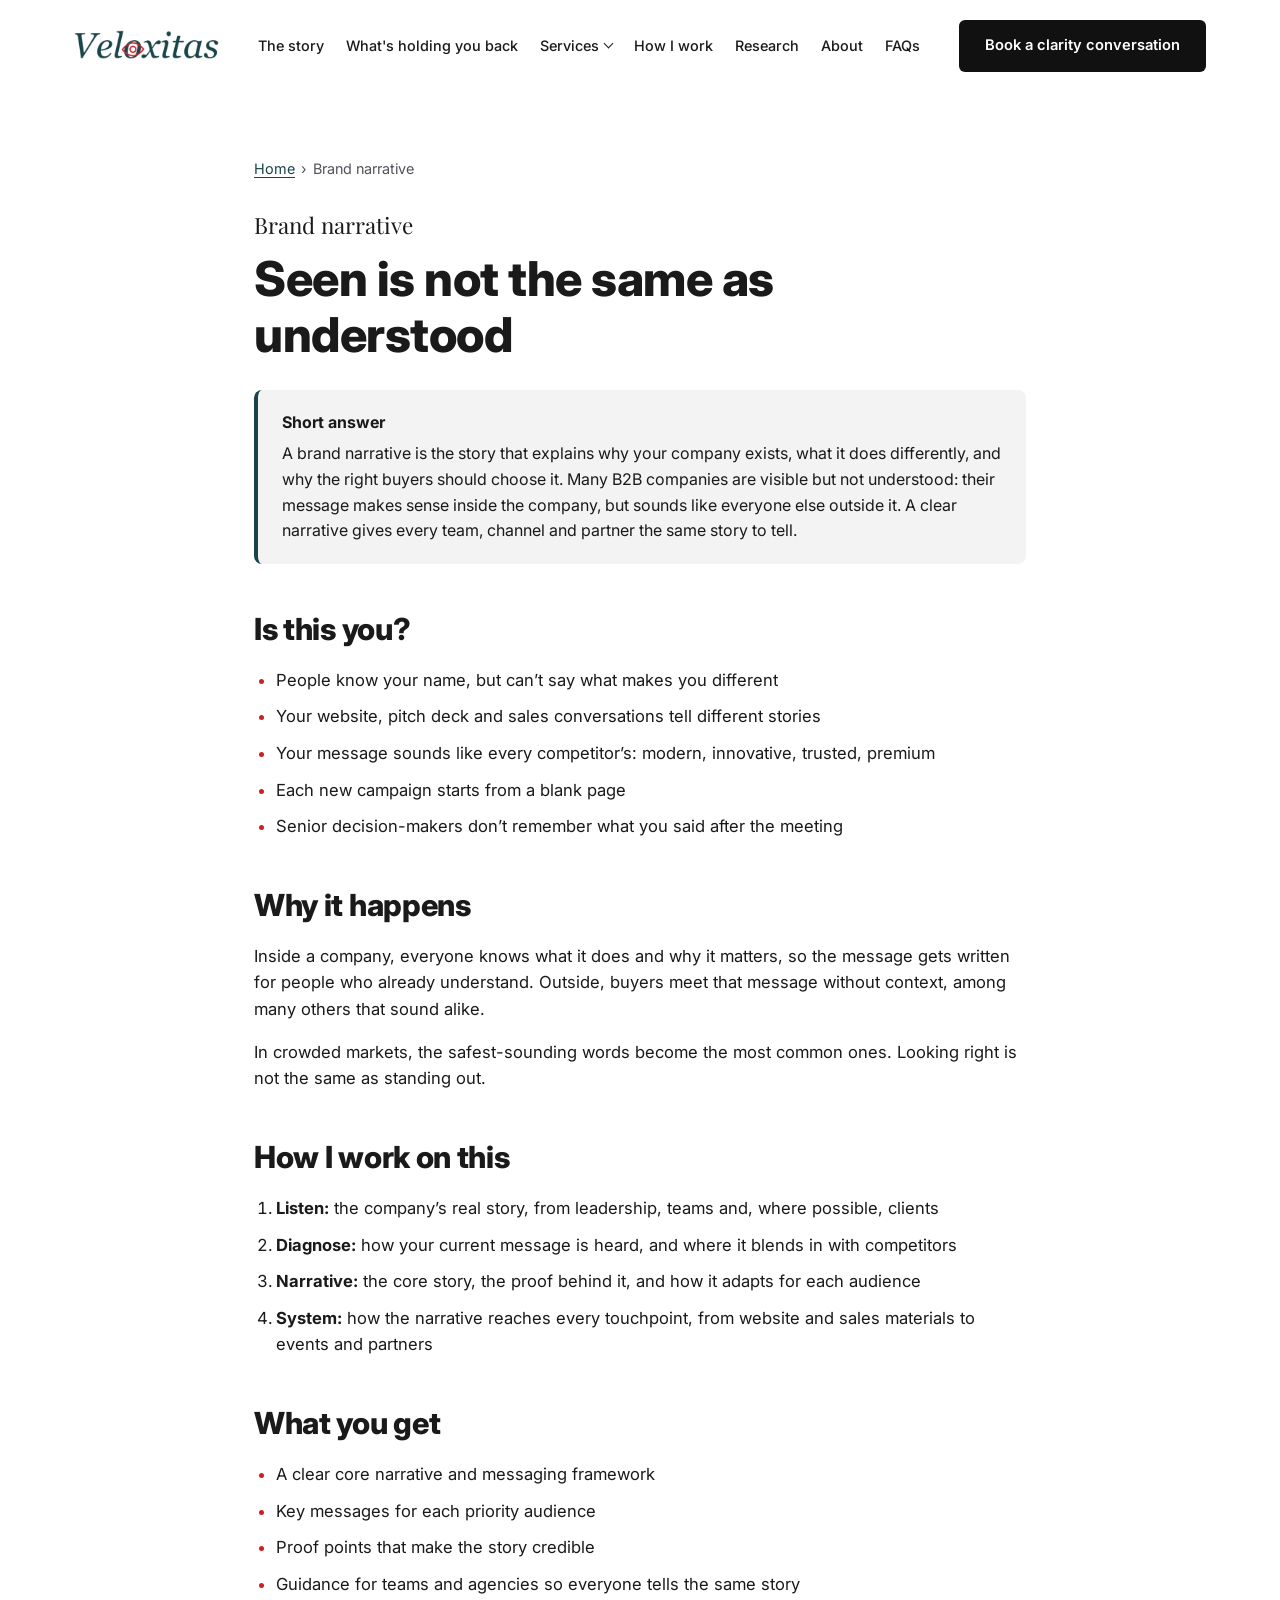
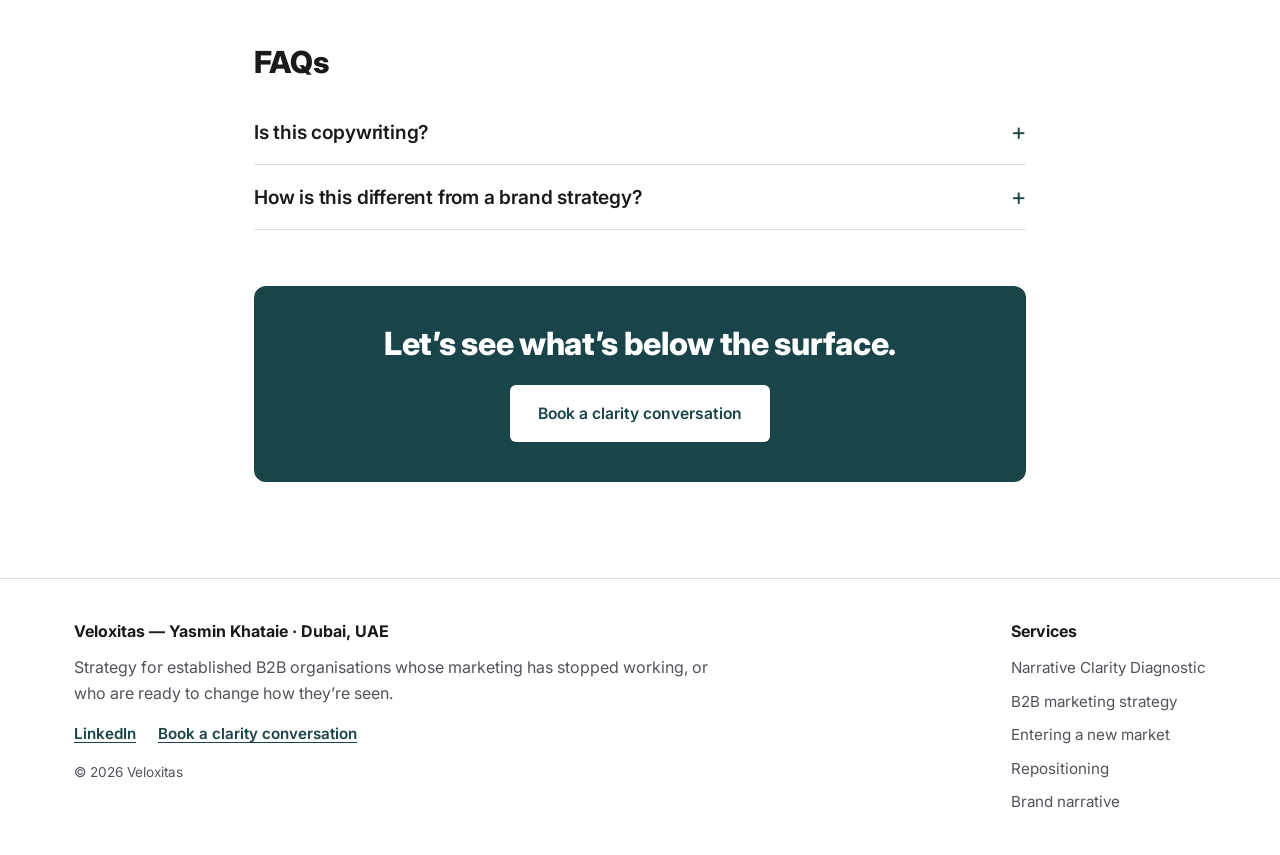
==== b2b-brand-narrative/index.html @ d0d967bb "Add five service pages, Services nav and footer, What I help with cards Service pages (/narrative-cl" ====
<!DOCTYPE html>
<html lang="en">
<head>
<!-- generated by scripts/build.py -->
<meta charset="UTF-8">
<meta name="viewport" content="width=device-width, initial-scale=1.0">
<title>B2B Brand Narrative &amp; Messaging | Be Understood, Not Just Seen – Veloxitas</title>
<meta name="description" content="For B2B companies that are visible but not understood: a clear brand narrative and messaging that decision-makers remember and trust. By Yasmin Khataie, Dubai.">
<link rel="canonical" href="https://veloxitas.com/b2b-brand-narrative/">
<meta property="og:title" content="B2B Brand Narrative &amp; Messaging | Be Understood, Not Just Seen – Veloxitas">
<meta property="og:description" content="For B2B companies that are visible but not understood: a clear brand narrative and messaging that decision-makers remember and trust. By Yasmin Khataie, Dubai.">
<meta property="og:url" content="https://veloxitas.com/b2b-brand-narrative/">
<meta property="og:type" content="website">
<meta property="og:image" content="https://veloxitas.com/assets/hero-iceberg.jpg">
<meta name="twitter:card" content="summary_large_image">
<script type="application/ld+json">
{
  "@context": "https://schema.org",
  "@type": "Service",
  "name": "Brand narrative",
  "description": "A brand narrative is the story that explains why your company exists, what it does differently, and why the right buyers should choose it. Many B2B companies are visible but not understood: their message makes sense inside the company, but sounds like everyone else outside it. A clear narrative gives every team, channel and partner the same story to tell.",
  "provider": {
    "@id": "https://veloxitas.com/#org"
  },
  "areaServed": [
    "United Arab Emirates",
    "GCC",
    "Australia"
  ],
  "url": "https://veloxitas.com/b2b-brand-narrative/"
}
</script>
<script type="application/ld+json">
{
  "@context": "https://schema.org",
  "@type": "FAQPage",
  "mainEntity": [
    {
      "@type": "Question",
      "name": "Is this copywriting?",
      "acceptedAnswer": {
        "@type": "Answer",
        "text": "No. Copywriting expresses a message. This work decides what the message should be. Once the narrative is clear, your team or agency writes from it, or I direct the specialists who do."
      }
    },
    {
      "@type": "Question",
      "name": "How is this different from a brand strategy?",
      "acceptedAnswer": {
        "@type": "Answer",
        "text": "It is part of it. The narrative is the part of brand strategy that decides what the market should understand about you, and it is often the part that’s missing."
      }
    }
  ]
}
</script>
<script type="application/ld+json">
{
  "@context": "https://schema.org",
  "@type": "BreadcrumbList",
  "itemListElement": [
    {
      "@type": "ListItem",
      "position": 1,
      "name": "Home",
      "item": "https://veloxitas.com/"
    },
    {
      "@type": "ListItem",
      "position": 2,
      "name": "Brand narrative",
      "item": "https://veloxitas.com/b2b-brand-narrative/"
    }
  ]
}
</script>
<link rel="icon" href="/assets/favicon.svg" type="image/svg+xml">
<link rel="alternate" type="application/rss+xml" title="Veloxitas Insights" href="/insights/feed.xml">
<link rel="preconnect" href="https://fonts.googleapis.com">
<link rel="preconnect" href="https://fonts.gstatic.com" crossorigin>
<link href="https://fonts.googleapis.com/css2?family=Playfair+Display:ital,wght@0,500;0,600;1,500;1,600&family=Inter:wght@400;500;600;700;800&display=swap" rel="stylesheet">
<link rel="stylesheet" href="/styles.css">
</head>
<body>

<a class="skip-link" href="#main">Skip to content</a>

<div class="site-top">
  <header class="site-header">
    <div class="container header-inner">
      <a href="/" class="logo" aria-label="Veloxitas — home">
        <img src="/assets/logo-veloxitas.webp" alt="Veloxitas" class="logo-img" width="400" height="88">
      </a>
      <nav class="main-nav" aria-label="Main">
        <a href="/#story">The story</a>
        <a href="/#problems">What's holding you back</a>
        <div class="nav-dropdown">
          <button type="button" class="nav-dropdown-toggle" aria-expanded="false" aria-controls="services-menu">Services</button>
          <div class="nav-dropdown-menu" id="services-menu">
            <a href="/narrative-clarity-diagnostic/">Narrative Clarity Diagnostic</a>
            <a href="/b2b-marketing-strategy/">B2B marketing strategy</a>
            <a href="/new-market-positioning/">Entering a new market</a>
            <a href="/repositioning/">Repositioning</a>
            <a href="/b2b-brand-narrative/">Brand narrative</a>
          </div>
        </div>
        <a href="/#how-i-work">How I work</a>
        <a href="/#research">Research</a>
        <a href="/#about">About</a>
        <a href="/#faqs">FAQs</a>
      </nav>
      <a href="https://calendly.com/yasmin-veloxitas" target="_blank" rel="noopener" class="btn btn-dark nav-cta">Book a clarity conversation</a>
      <button class="nav-toggle" aria-label="Toggle menu" aria-expanded="false" aria-controls="mobile-menu">
        <span></span><span></span><span></span>
      </button>
    </div>
    <nav class="mobile-menu" id="mobile-menu" aria-label="Main (mobile)">
      <a href="/#story">The story</a>
      <a href="/#problems">What's holding you back</a>
      <details class="mobile-services">
        <summary>Services</summary>
        <div class="mobile-services-list">
          <a href="/narrative-clarity-diagnostic/">Narrative Clarity Diagnostic</a>
          <a href="/b2b-marketing-strategy/">B2B marketing strategy</a>
          <a href="/new-market-positioning/">Entering a new market</a>
          <a href="/repositioning/">Repositioning</a>
          <a href="/b2b-brand-narrative/">Brand narrative</a>
        </div>
      </details>
      <a href="/#how-i-work">How I work</a>
      <a href="/#research">Research</a>
      <a href="/#about">About</a>
      <a href="/#faqs">FAQs</a>
      <a href="https://calendly.com/yasmin-veloxitas" target="_blank" rel="noopener" class="btn btn-dark">Book a clarity conversation</a>
    </nav>
  </header>
</div>

<main id="main">

  <article class="service-page">
    <div class="container article-container">
      <nav class="breadcrumb" aria-label="Breadcrumb">
        <ol>
          <li><a href="/">Home</a></li>
          <li aria-current="page">Brand narrative</li>
        </ol>
      </nav>

      <p class="eyebrow service-eyebrow">Brand narrative</p>
      <h1>Seen is not the same as understood</h1>

      <div class="short-answer">
        <p class="short-answer-label">Short answer</p>
        <p>A brand narrative is the story that explains why your company exists, what it does differently, and why the right buyers should choose it. Many B2B companies are visible but not understood: their message makes sense inside the company, but sounds like everyone else outside it. A clear narrative gives every team, channel and partner the same story to tell.</p>
      </div>

      <section class="service-section" aria-labelledby="is-this-you">
        <h2 id="is-this-you">Is this you?</h2>
        <ul class="service-list">
          <li>People know your name, but can’t say what makes you different</li>
          <li>Your website, pitch deck and sales conversations tell different stories</li>
          <li>Your message sounds like every competitor’s: modern, innovative, trusted, premium</li>
          <li>Each new campaign starts from a blank page</li>
          <li>Senior decision-makers don’t remember what you said after the meeting</li>
        </ul>
      </section>

      <section class="service-section" aria-labelledby="why-it-happens">
        <h2 id="why-it-happens">Why it happens</h2>
        <p>Inside a company, everyone knows what it does and why it matters, so the message gets written for people who already understand. Outside, buyers meet that message without context, among many others that sound alike.</p>
        <p>In crowded markets, the safest-sounding words become the most common ones. Looking right is not the same as standing out.</p>
      </section>

      <section class="service-section" aria-labelledby="how-i-work-on-this">
        <h2 id="how-i-work-on-this">How I work on this</h2>
        <ol class="steps-list">
          <li><strong>Listen:</strong> the company’s real story, from leadership, teams and, where possible, clients</li>
          <li><strong>Diagnose:</strong> how your current message is heard, and where it blends in with competitors</li>
          <li><strong>Narrative:</strong> the core story, the proof behind it, and how it adapts for each audience</li>
          <li><strong>System:</strong> how the narrative reaches every touchpoint, from website and sales materials to events and partners</li>
        </ol>
      </section>

      <section class="service-section" aria-labelledby="what-you-get">
        <h2 id="what-you-get">What you get</h2>
        <ul class="service-list">
          <li>A clear core narrative and messaging framework</li>
          <li>Key messages for each priority audience</li>
          <li>Proof points that make the story credible</li>
          <li>Guidance for teams and agencies so everyone tells the same story</li>
        </ul>
      </section>

      <section class="service-section" aria-labelledby="service-faqs">
        <h2 id="service-faqs">FAQs</h2>
        <details class="faq-accordion">
          <summary><h3>Is this copywriting?</h3></summary>
          <p>No. Copywriting expresses a message. This work decides what the message should be. Once the narrative is clear, your team or agency writes from it, or I direct the specialists who do.</p>
        </details>
        <details class="faq-accordion">
          <summary><h3>How is this different from a brand strategy?</h3></summary>
          <p>It is part of it. The narrative is the part of brand strategy that decides what the market should understand about you, and it is often the part that’s missing.</p>
        </details>
      </section>

      <section class="service-cta">
        <h2>Let’s see what’s below the surface.</h2>
        <a href="https://calendly.com/yasmin-veloxitas" target="_blank" rel="noopener" class="btn btn-teal">Book a clarity conversation</a>
      </section>

    </div>
  </article>

</main>

<footer class="site-footer">
  <div class="container footer-inner">
    <div class="footer-main">
      <p class="footer-name">Veloxitas — Yasmin Khataie · Dubai, UAE</p>
      <p class="footer-tagline">Strategy for established B2B organisations whose marketing has stopped working, or who are ready to change how they&rsquo;re seen.</p>
      <nav class="footer-links" aria-label="Footer">
        <a href="https://www.linkedin.com/in/yasmin-khataie/" target="_blank" rel="noopener">LinkedIn</a>
        <a href="https://calendly.com/yasmin-veloxitas" target="_blank" rel="noopener">Book a clarity conversation</a>
      </nav>
      <p class="footer-copy">&copy; 2026 Veloxitas</p>
    </div>
    <nav class="footer-services" aria-labelledby="footer-services-title">
      <p class="footer-heading" id="footer-services-title">Services</p>
      <ul>
        <li><a href="/narrative-clarity-diagnostic/">Narrative Clarity Diagnostic</a></li>
        <li><a href="/b2b-marketing-strategy/">B2B marketing strategy</a></li>
        <li><a href="/new-market-positioning/">Entering a new market</a></li>
        <li><a href="/repositioning/">Repositioning</a></li>
        <li><a href="/b2b-brand-narrative/">Brand narrative</a></li>
      </ul>
    </nav>
  </div>
</footer>

<script src="/script.js"></script>
</body>
</html>
---- styles.css ----
/* =========================================================
   Let's Put EYE on You — stylesheet
   ========================================================= */

:root {
  --teal: #19444a;
  --teal-dark: #123338;
  --red: #cb2026;
  --black: #111111;
  --text: #1a1a1a;
  --text-muted: #52525b;
  --gray-bg: #f3f3f3;
  --border: #dcdcdc;
  --cream: #efe1bf;
  --white: #ffffff;
  --blue: #2f9be0;

  --font-serif: 'Playfair Display', Georgia, 'Times New Roman', serif;
  --font-heading: 'Inter', 'Segoe UI', Arial, sans-serif;
  --font-body: 'Inter', 'Segoe UI', Arial, sans-serif;

  --container-width: 1180px;
}

* { box-sizing: border-box; }

html { scroll-behavior: smooth; }

/* keep anchored sections clear of the sticky header */
section[id] { scroll-margin-top: 84px; }

body {
  margin: 0;
  font-family: var(--font-body);
  color: var(--text);
  line-height: 1.6;
  background: var(--white);
  -webkit-font-smoothing: antialiased;
}

img { max-width: 100%; height: auto; display: block; }

a { color: inherit; text-decoration: none; }

.container {
  width: 100%;
  max-width: var(--container-width);
  margin: 0 auto;
  padding: 0 24px;
}

.skip-link {
  position: absolute;
  left: -999px;
  top: 0;
  background: var(--black);
  color: #fff;
  padding: 10px 16px;
  z-index: 1000;
}
.skip-link:focus { left: 12px; top: 12px; }

h1, h2, h3 {
  font-family: var(--font-heading);
  font-weight: 800;
  line-height: 1.15;
  margin: 0 0 20px;
  letter-spacing: -0.01em;
}

h2 { font-size: clamp(1.9rem, 3.2vw, 2.6rem); }
h3 { font-size: 1.2rem; font-weight: 600; }

p { margin: 0 0 16px; color: var(--text-muted); }

.text-red { color: var(--red); }
.text-teal { color: var(--teal); }

/* -------- buttons -------- */
.btn {
  display: inline-flex;
  align-items: center;
  justify-content: center;
  padding: 16px 28px;
  font-family: var(--font-heading);
  font-weight: 600;
  font-size: 0.98rem;
  border-radius: 6px;
  border: none;
  cursor: pointer;
  transition: transform 0.15s ease, opacity 0.15s ease;
  white-space: nowrap;
}
.btn:hover { transform: translateY(-2px); opacity: 0.92; }
.btn-teal { background: var(--teal); color: #fff; }
.btn-red { background: var(--red); color: #fff; }
.btn-black { background: var(--black); color: #fff; }
.btn-dark { background: var(--black); color: #fff; padding: 14px 26px; font-size: 0.92rem; }
.btn-block { width: 100%; }

.btn-row { display: flex; gap: 16px; flex-wrap: wrap; }

/* -------- sticky top (header) -------- */
.site-top {
  position: sticky;
  top: 0;
  z-index: 100;
}

/* -------- header -------- */
.site-header {
  background: rgba(255,255,255,0.96);
  backdrop-filter: saturate(180%) blur(6px);
  border-bottom: 1px solid transparent;
}
.header-inner {
  display: flex;
  align-items: center;
  justify-content: space-between;
  padding-top: 20px;
  padding-bottom: 20px;
}
.logo {
  display: flex;
  align-items: center;
  gap: 8px;
}
.logo-img { height: 32px; width: auto; display: block; }

.main-nav {
  display: flex;
  align-items: center;
  gap: 22px;
  font-size: 0.9rem;
  font-weight: 500;
}
.main-nav a { color: var(--text); white-space: nowrap; }
.main-nav a:hover, .main-nav a:focus-visible { color: var(--red); }

/* Services dropdown */
.nav-dropdown { position: relative; }
.nav-dropdown-toggle {
  display: inline-flex;
  align-items: center;
  gap: 6px;
  padding: 0;
  border: none;
  background: none;
  font: inherit;
  color: var(--text);
  cursor: pointer;
}
.nav-dropdown-toggle::after {
  content: "";
  width: 6px;
  height: 6px;
  border-right: 1.5px solid currentColor;
  border-bottom: 1.5px solid currentColor;
  transform: translateY(-2px) rotate(45deg);
  transition: transform 0.15s ease;
}
.nav-dropdown-toggle:hover, .nav-dropdown-toggle:focus-visible { color: var(--red); }
.nav-dropdown-menu {
  position: absolute;
  top: calc(100% + 14px);
  left: -18px;
  min-width: 260px;
  display: none;
  flex-direction: column;
  padding: 8px 0;
  background: #fff;
  border: 1px solid var(--border);
  border-radius: 10px;
  box-shadow: 0 12px 32px rgba(17, 17, 17, 0.12);
  z-index: 120;
}
/* invisible bridge so the menu stays open while the pointer moves down to it */
.nav-dropdown-menu::before { content: ""; position: absolute; left: 0; right: 0; top: -16px; height: 16px; }
.nav-dropdown-menu a { padding: 10px 18px; }
.nav-dropdown-menu a:hover, .nav-dropdown-menu a:focus-visible { background: var(--gray-bg); }
.nav-dropdown:hover .nav-dropdown-menu,
.nav-dropdown.open .nav-dropdown-menu { display: flex; }
.nav-dropdown.open .nav-dropdown-toggle::after { transform: translateY(1px) rotate(-135deg); }

.nav-toggle {
  display: none;
  flex-direction: column;
  justify-content: center;
  gap: 5px;
  width: 40px;
  height: 40px;
  background: none;
  border: none;
  cursor: pointer;
}
.nav-toggle span {
  display: block;
  height: 2px;
  background: var(--black);
  border-radius: 2px;
}

.mobile-menu {
  display: none;
  flex-direction: column;
  gap: 4px;
  padding: 8px 24px 24px;
  border-top: 1px solid var(--border);
}
.mobile-menu a:not(.btn) {
  padding: 12px 0;
  font-weight: 500;
  border-bottom: 1px solid var(--border);
}
.mobile-menu .btn { margin-top: 14px; text-align: center; }
.mobile-services { border-bottom: 1px solid var(--border); }
.mobile-services summary {
  padding: 12px 0;
  font-weight: 500;
  cursor: pointer;
  list-style: none;
  display: flex;
  justify-content: space-between;
  align-items: center;
}
.mobile-services summary::-webkit-details-marker { display: none; }
.mobile-services summary::after { content: "+"; font-size: 1.3rem; line-height: 1; color: var(--text-muted); }
.mobile-services[open] summary::after { content: "\2212"; }
.mobile-services-list { display: flex; flex-direction: column; padding: 0 0 8px 16px; }
.mobile-services-list a { padding: 10px 0; color: var(--text-muted); }

.site-header.menu-open .mobile-menu { display: flex; }

/* -------- hero -------- */
.hero { padding-top: 64px; text-align: center; }
.hero-inner { max-width: 860px; }
.eyebrow {
  font-family: var(--font-serif);
  font-size: clamp(1.3rem, 2.4vw, 1.8rem);
  color: var(--text);
  margin-bottom: 10px;
}
.hero h1 {
  font-size: clamp(2.4rem, 6vw, 3.9rem);
  font-weight: 800;
}
.hero-lead {
  font-size: 1.15rem;
  max-width: 700px;
  margin: 0 auto 32px;
}
.hero .btn-row { justify-content: center; margin-bottom: 56px; }
.hero-image { width: 100%; line-height: 0; }
.hero-image img { width: 100%; height: clamp(240px, 46vw, 560px); object-fit: cover; }

/* -------- story -------- */
.story { padding: 88px 0; }
.story-grid {
  display: grid;
  grid-template-columns: 0.8fr 1.2fr;
  gap: 48px;
  align-items: start;
}
.story-title {
  font-family: var(--font-serif);
  font-weight: 500;
  font-size: clamp(1.7rem, 3vw, 2.3rem);
  color: var(--text);
}
.story-statement {
  font-family: var(--font-heading);
  font-size: clamp(1.5rem, 3vw, 2.1rem);
  font-weight: 800;
  line-height: 1.15;
  color: var(--text);
  margin-bottom: 20px;
}
.story-statement strong { display: block; margin-bottom: 2px; }
.story-copy p:last-child { font-size: 1.05rem; max-width: 560px; }

/* -------- destination -------- */
.destination { padding: 40px 0 96px; }
.destination-grid {
  display: grid;
  grid-template-columns: 1fr 1fr;
  gap: 56px;
  align-items: center;
}
.check-list { list-style: none; margin: 0 0 28px; padding: 0; }
.check-list li {
  position: relative;
  padding-left: 34px;
  font-size: 1.2rem;
  font-weight: 700;
  margin-bottom: 10px;
  color: var(--text);
}
.check-list li::before {
  content: "";
  position: absolute;
  left: 0;
  top: 6px;
  width: 10px;
  height: 10px;
  border-radius: 50%;
  background: var(--red);
}
.destination-note { font-weight: 600; color: var(--text); margin-bottom: 20px; }
.quote-bubble {
  background: var(--gray-bg);
  border-radius: 10px;
  padding: 20px 22px;
  margin-bottom: 14px;
  font-weight: 500;
  color: var(--text);
}
.destination-image img { border-radius: 12px; width: 100%; height: 100%; object-fit: cover; }

/* -------- problems -------- */
.problems { padding: 40px 0 100px; }
.section-heading.center { text-align: center; max-width: 780px; margin-left: auto; margin-right: auto; margin-bottom: 56px; }
.card-grid {
  display: grid;
  grid-template-columns: repeat(3, 1fr);
  gap: 40px 32px;
}
.card img { border-radius: 12px; aspect-ratio: 4/3; object-fit: cover; margin-bottom: 20px; }
.card h3 { margin-bottom: 8px; }
.card p { margin-bottom: 0; }

/* -------- come-in -------- */
.come-in {
  display: grid;
  grid-template-columns: 1fr 1fr;
}
.come-in-image { background: var(--teal-dark); min-height: 480px; }
.come-in-image img { width: 100%; height: 100%; object-fit: cover; display: block; }
.come-in-copy {
  padding: 72px 56px;
  display: flex;
  flex-direction: column;
  justify-content: center;
}
.come-in-copy p, .come-in-copy h2 { color: var(--text); }
.lead-line { font-weight: 700; color: var(--text); }

/* -------- repair -------- */
.repair { padding: 88px 0; max-width: 860px; margin: 0 auto; }
.repair .container { max-width: 860px; }

/* -------- how it works -------- */
.how-it-works { background: var(--gray-bg); padding: 88px 0; overflow: hidden; }
.how-grid {
  display: grid;
  grid-template-columns: 1.2fr 1fr;
  gap: 40px;
  align-items: center;
}
.how-copy .btn { margin-top: 12px; }
.how-illustration { display: flex; justify-content: center; }
.how-illustration img { width: min(100%, 420px); height: auto; aspect-ratio: 1; border-radius: 50%; object-fit: cover; background: #f0e6cd; }

/* -------- outside -------- */
.outside {
  display: grid;
  grid-template-columns: 1fr 1fr;
}
.outside-image { min-height: 520px; }
.outside-image svg { width: 100%; height: 100%; display: block; }
.outside-copy {
  background: var(--cream);
  padding: 72px 56px;
  display: flex;
  flex-direction: column;
  justify-content: center;
}
.outside-copy p, .outside-copy h2 { color: var(--text); }

/* -------- about -------- */
.about { padding: 96px 0; }
.about-grid {
  display: grid;
  grid-template-columns: 1fr 1fr;
  gap: 56px;
  align-items: center;
}
.about-image img { border-radius: 12px; width: 100%; aspect-ratio: 4/5; object-fit: cover; }

/* -------- contact -------- */
.contact { padding: 40px 0 96px; }
.contact .container { max-width: 640px; }
.contact-form { margin-top: 32px; }
.form-row { display: grid; grid-template-columns: 1fr 1fr; gap: 20px; }
.form-field { margin-bottom: 20px; }
.form-field label { display: block; font-weight: 600; margin-bottom: 8px; font-size: 0.95rem; }
.form-field input, .form-field textarea {
  width: 100%;
  padding: 14px 16px;
  border: 1px solid var(--border);
  border-radius: 8px;
  font-family: var(--font-body);
  font-size: 1rem;
  color: var(--text);
  background: #fff;
}
.form-field input:focus, .form-field textarea:focus {
  outline: 2px solid var(--teal);
  outline-offset: 1px;
}
.form-field textarea { resize: vertical; }
.form-status { margin-top: 14px; font-weight: 600; min-height: 1.4em; }
.form-status.success { color: var(--teal); }
.form-status.error { color: var(--red); }

/* -------- faqs -------- */
.faqs { padding: 40px 0 110px; }
.faqs .container { max-width: 820px; }
.faq-item { padding: 24px 0; border-bottom: 1px solid var(--border); }
.faq-item:last-child { border-bottom: none; }
.faq-item h3 { margin-bottom: 10px; }
.faq-item p { margin-bottom: 0; }

/* -------- footer -------- */
.site-footer { border-top: 1px solid var(--border); padding: 40px 0; }
.footer-inner { display: grid; grid-template-columns: 1fr auto; gap: 32px 64px; align-items: start; }
.footer-main { display: flex; flex-direction: column; gap: 10px; }
.footer-inner p { margin: 0; }
.footer-heading { font-weight: 700; color: var(--text); margin-bottom: 10px !important; }
.footer-services ul { list-style: none; margin: 0; padding: 0; display: flex; flex-direction: column; gap: 8px; }
.footer-services a { color: var(--text-muted); font-size: 0.95rem; }
.footer-services a:hover, .footer-services a:focus-visible { color: var(--red); }
.footer-name { font-weight: 700; color: var(--text); }
.footer-tagline { max-width: 640px; }
.footer-links { display: flex; flex-wrap: wrap; gap: 8px 22px; margin-top: 6px; font-weight: 600; font-size: 0.95rem; }
.footer-links a { color: var(--teal); text-decoration: underline; text-underline-offset: 3px; }
.footer-links a:hover, .footer-links a:focus-visible { color: var(--red); }
.footer-copy { font-size: 0.85rem; margin-top: 6px !important; }

/* =========================================================
   Responsive
   ========================================================= */
@media (max-width: 1100px) {
  .main-nav { display: none; }
  .footer-inner { grid-template-columns: 1fr; }
  .nav-toggle { display: flex; }
  .header-inner .nav-cta { margin-left: auto; margin-right: 12px; }
}

@media (max-width: 900px) {
  .story-grid { grid-template-columns: 1fr; }
  .destination-grid { grid-template-columns: 1fr; }
  .destination-image { order: -1; }
  .destination-image img { aspect-ratio: 16/10; }
  .card-grid { grid-template-columns: repeat(2, 1fr); }
  .come-in { grid-template-columns: 1fr; }
  .come-in-image { min-height: 360px; }
  .outside { grid-template-columns: 1fr; }
  .outside-image { min-height: 360px; order: -1; }
  .about-grid { grid-template-columns: 1fr; }
  .about-image { order: -1; max-width: 420px; }
  .how-grid { grid-template-columns: 1fr; text-align: center; }
  .how-illustration { order: -1; }
  .how-illustration img { width: min(100%, 320px); }
  .how-copy .plain-list { text-align: left; }
}

@media (max-width: 720px) {
  .nav-cta { display: none; }
  .card-grid { grid-template-columns: 1fr; }
  .form-row { grid-template-columns: 1fr; }
  .come-in-copy, .outside-copy { padding: 56px 24px; }
  .hero { padding-top: 40px; }
  .story, .repair, .about, .how-it-works { padding-top: 60px; padding-bottom: 60px; }
}

/* -------- copy update additions -------- */
.destination-close { color: var(--text); margin-top: 12px; margin-bottom: 0; }
.steps-list { margin: 0; padding-left: 22px; color: var(--text); }
.steps-list li { margin-bottom: 10px; }
.plain-list { margin: 0 0 20px; padding-left: 22px; color: var(--text-muted); }
.plain-list li { margin-bottom: 8px; }
.outside-copy .btn { margin-top: 8px; }
.closing-cta { background: var(--teal); padding: 88px 0; text-align: center; }
.closing-cta .container { max-width: 760px; }
.closing-cta h2 { color: #fff; }
.closing-cta p { color: rgba(255,255,255,0.85); font-size: 1.1rem; margin-bottom: 28px; }
.closing-cta .btn-teal { background: #fff; color: var(--teal); }

/* -------- insights (generated by scripts/build.py) -------- */
.insights-page, .article-page { padding: 64px 0 96px; }
.insights-container, .article-container { max-width: 820px; }
.insights-page h1, .article-page h1 { font-size: clamp(2.1rem, 4.5vw, 3rem); }
.insights-intro { font-size: 1.15rem; margin-bottom: 40px; }
.insight-list { list-style: none; margin: 0; padding: 0; }
.insight-item { padding: 28px 0; border-top: 1px solid var(--border); }
.insight-item h2 { font-size: 1.45rem; margin-bottom: 6px; }
.insight-item h2 a:hover { color: var(--red); }
.insight-item p { margin-bottom: 0; }
.insight-meta { font-size: 0.88rem; margin-bottom: 8px !important; }
.insight-empty { font-style: italic; }

.breadcrumb ol { list-style: none; margin: 0 0 28px; padding: 0; display: flex; flex-wrap: wrap; gap: 6px; font-size: 0.9rem; color: var(--text-muted); }
.breadcrumb li + li::before { content: "›"; margin-right: 6px; }
.breadcrumb a { color: var(--teal); text-decoration: underline; text-underline-offset: 3px; }
.article-byline { font-size: 0.92rem; margin-bottom: 28px; }
.short-answer { background: var(--gray-bg); border-left: 4px solid var(--teal); border-radius: 8px; padding: 20px 24px; margin-bottom: 40px; }
.short-answer p { color: var(--text); margin-bottom: 0; }
.short-answer .short-answer-label { font-weight: 700; margin-bottom: 6px; }
.article-body { font-size: 1.06rem; }
.article-body h2 { font-size: clamp(1.5rem, 2.6vw, 1.9rem); margin-top: 44px; }
.article-body h3 { margin-top: 28px; }
.article-body p, .article-body li { color: var(--text); }
.article-body ul, .article-body ol { padding-left: 22px; margin: 0 0 16px; }
.article-body a { color: var(--teal); text-decoration: underline; text-underline-offset: 3px; }
.article-faq { margin-top: 48px; }
.author-box { display: flex; gap: 20px; align-items: center; margin-top: 56px; padding: 24px; border: 1px solid var(--border); border-radius: 12px; }
.author-box img { width: 88px; height: 88px; border-radius: 50%; object-fit: cover; flex-shrink: 0; }
.author-box p { margin-bottom: 8px; }
.author-box .author-name { font-weight: 700; color: var(--text); margin-bottom: 4px; }
.author-box a { color: var(--teal); font-weight: 600; text-decoration: underline; text-underline-offset: 3px; }
.article-cta { margin-top: 40px; padding: 32px; background: var(--teal); border-radius: 12px; text-align: center; }
.article-cta p { color: #fff; font-size: 1.2rem; font-weight: 600; margin-bottom: 18px; }
.article-cta .btn-teal { background: #fff; color: var(--teal); }
.article-related { margin-top: 48px; }
.article-related h2 { font-size: 1.4rem; }
.article-related ul { list-style: none; margin: 0; padding: 0; }
.article-related li { padding: 12px 0; border-top: 1px solid var(--border); display: flex; flex-direction: column; }
.article-related li a { font-weight: 600; color: var(--text); }
.article-related li a:hover { color: var(--red); }

@media (max-width: 600px) {
  .author-box { flex-direction: column; text-align: center; }
}

/* -------- what I help with (homepage) -------- */
.services-overview { padding: 0 0 100px; }
.service-grid { display: grid; grid-template-columns: repeat(3, 1fr); gap: 24px; }
.service-card {
  position: relative;
  display: flex;
  flex-direction: column;
  padding: 28px 28px 56px;
  border: 1px solid var(--border);
  border-radius: 12px;
  background: #fff;
  transition: border-color 0.15s ease, transform 0.15s ease, box-shadow 0.15s ease;
}
.service-card h3 { margin-bottom: 8px; }
.service-card p { margin-bottom: 0; }
.service-card-arrow { position: absolute; left: 28px; bottom: 22px; color: var(--red); font-weight: 700; font-size: 1.2rem; }
.service-card:hover, .service-card:focus-visible { border-color: var(--teal); transform: translateY(-2px); box-shadow: 0 10px 24px rgba(17, 17, 17, 0.08); }
.heading-link { color: inherit; text-decoration: none; }
.heading-link:hover, .heading-link:focus-visible { color: var(--teal); text-decoration: underline; text-underline-offset: 5px; }

/* -------- service pages (generated by scripts/build.py) -------- */
.service-page { padding: 64px 0 96px; }
.service-page h1 { font-size: clamp(2.1rem, 4.5vw, 3rem); margin-bottom: 28px; }
.service-eyebrow { font-size: clamp(1.15rem, 2vw, 1.4rem); margin-bottom: 8px; }
.service-section { margin-top: 48px; }
.service-section h2 { font-size: clamp(1.5rem, 2.6vw, 1.9rem); }
.service-section h3 { margin-top: 28px; }
.service-section p, .service-list li, .service-page .steps-list li { color: var(--text); font-size: 1.04rem; }
.service-list { margin: 0; padding-left: 22px; }
.service-list li { margin-bottom: 10px; }
.service-list li::marker { color: var(--red); }
.faq-accordion { border-bottom: 1px solid var(--border); }
.faq-accordion summary {
  display: flex;
  justify-content: space-between;
  align-items: center;
  gap: 16px;
  padding: 20px 0;
  cursor: pointer;
  list-style: none;
}
.faq-accordion summary::-webkit-details-marker { display: none; }
.faq-accordion summary h3 { margin: 0; }
.faq-accordion summary::after { content: "+"; flex-shrink: 0; font-size: 1.5rem; line-height: 1; color: var(--teal); }
.faq-accordion[open] summary::after { content: "\2212"; }
.faq-accordion p { margin: 0 0 20px; }
.service-cta { margin-top: 56px; padding: 40px 32px; background: var(--teal); border-radius: 12px; text-align: center; }
.service-cta h2 { color: #fff; font-size: clamp(1.5rem, 3vw, 2rem); margin-bottom: 22px; }
.service-cta .btn-teal { background: #fff; color: var(--teal); }
.article-service-link { margin-top: 40px; font-weight: 600; color: var(--text); }
.article-service-link a { color: var(--teal); text-decoration: underline; text-underline-offset: 3px; }

@media (max-width: 900px) {
  .service-grid { grid-template-columns: repeat(2, 1fr); }
}
@media (max-width: 600px) {
  .service-grid { grid-template-columns: 1fr; }
}
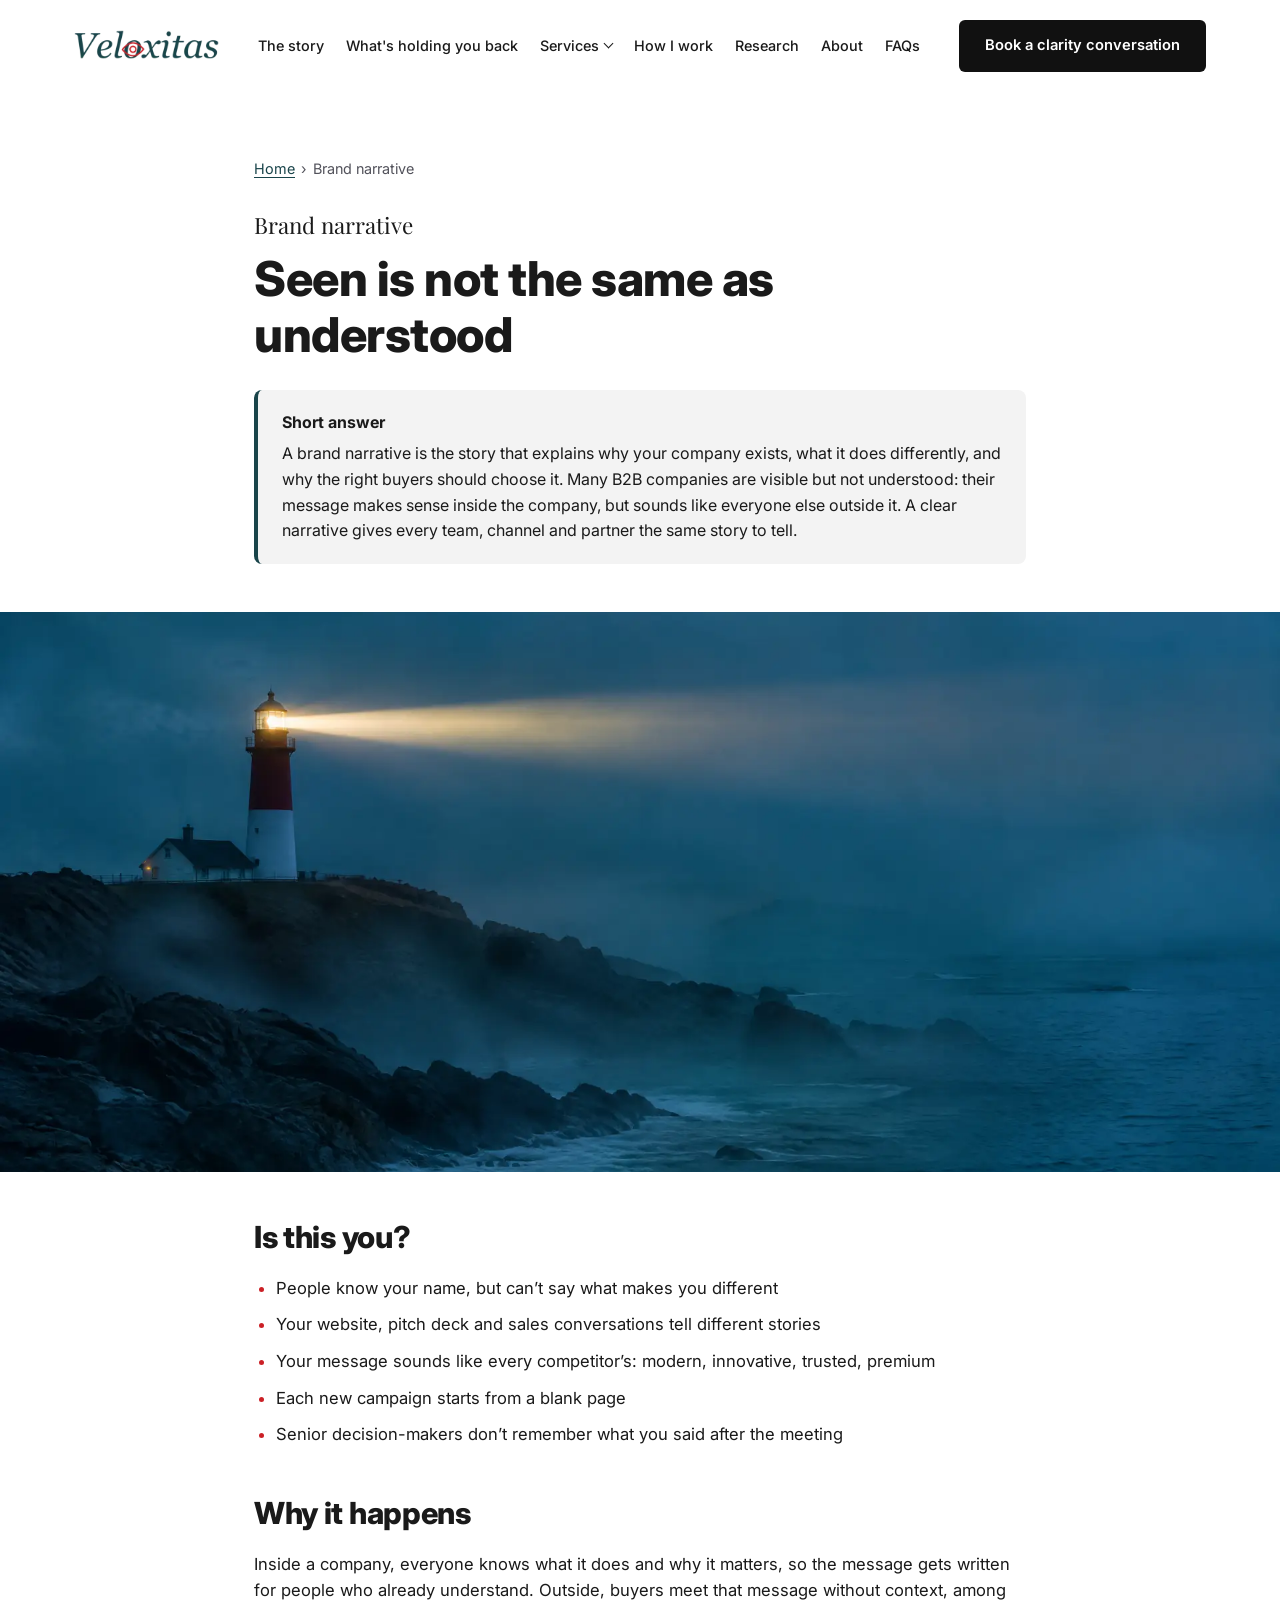
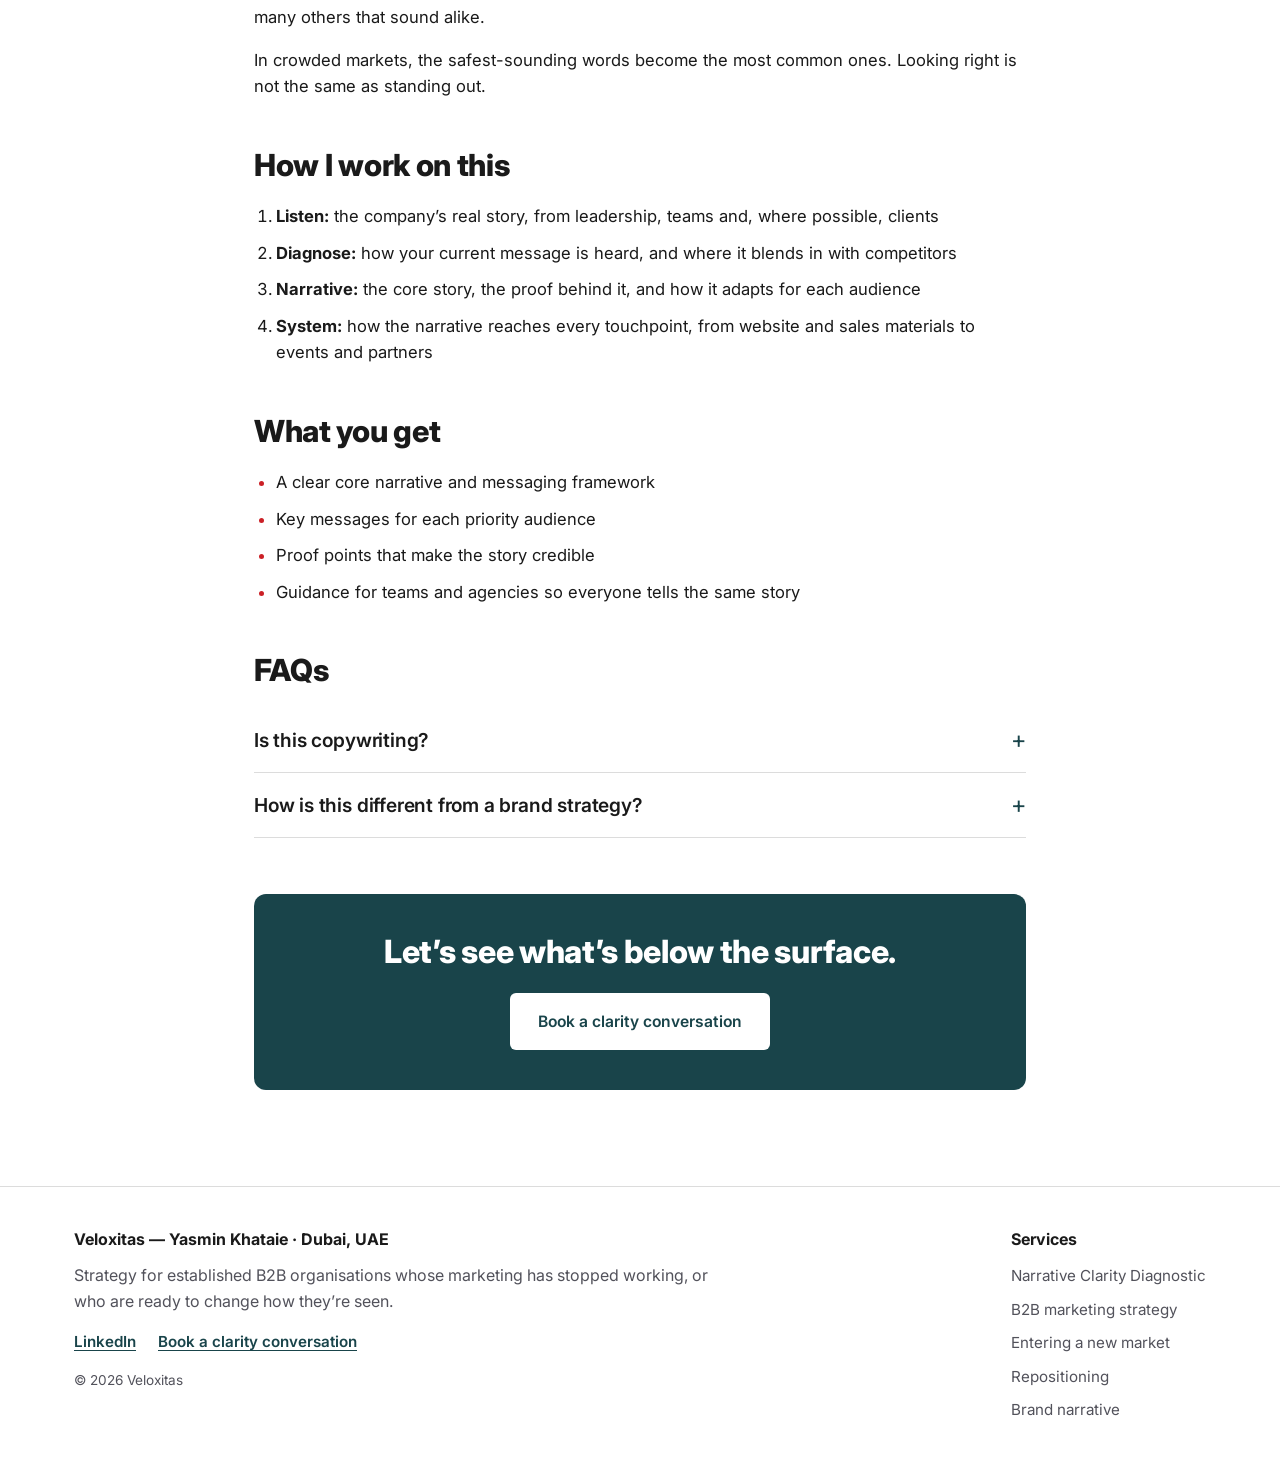
==== commit e540efae: "Add banner photos to the five service pages New maritime photos in the homepage's style (teal sea, r" ====
--- a/b2b-brand-narrative/index.html
+++ b/b2b-brand-narrative/index.html
@@ -154,7 +154,13 @@
         <p class="short-answer-label">Short answer</p>
         <p>A brand narrative is the story that explains why your company exists, what it does differently, and why the right buyers should choose it. Many B2B companies are visible but not understood: their message makes sense inside the company, but sounds like everyone else outside it. A clear narrative gives every team, channel and partner the same story to tell.</p>
       </div>
-
+    </div>
+
+    <div class="hero-image service-hero-image">
+      <img src="/assets/service-narrative.webp" alt="A red and white lighthouse beam cutting through sea fog at blue hour" width="1920" height="1086" loading="eager" decoding="async">
+    </div>
+
+    <div class="container article-container">
       <section class="service-section" aria-labelledby="is-this-you">
         <h2 id="is-this-you">Is this you?</h2>
         <ul class="service-list">
--- a/styles.css
+++ b/styles.css
@@ -557,6 +557,8 @@
 .service-page h1 { font-size: clamp(2.1rem, 4.5vw, 3rem); margin-bottom: 28px; }
 .service-eyebrow { font-size: clamp(1.15rem, 2vw, 1.4rem); margin-bottom: 8px; }
 .service-section { margin-top: 48px; }
+.service-page .short-answer { margin-bottom: 0; }
+.service-hero-image { margin: 48px 0 8px; }
 .service-section h2 { font-size: clamp(1.5rem, 2.6vw, 1.9rem); }
 .service-section h3 { margin-top: 28px; }
 .service-section p, .service-list li, .service-page .steps-list li { color: var(--text); font-size: 1.04rem; }
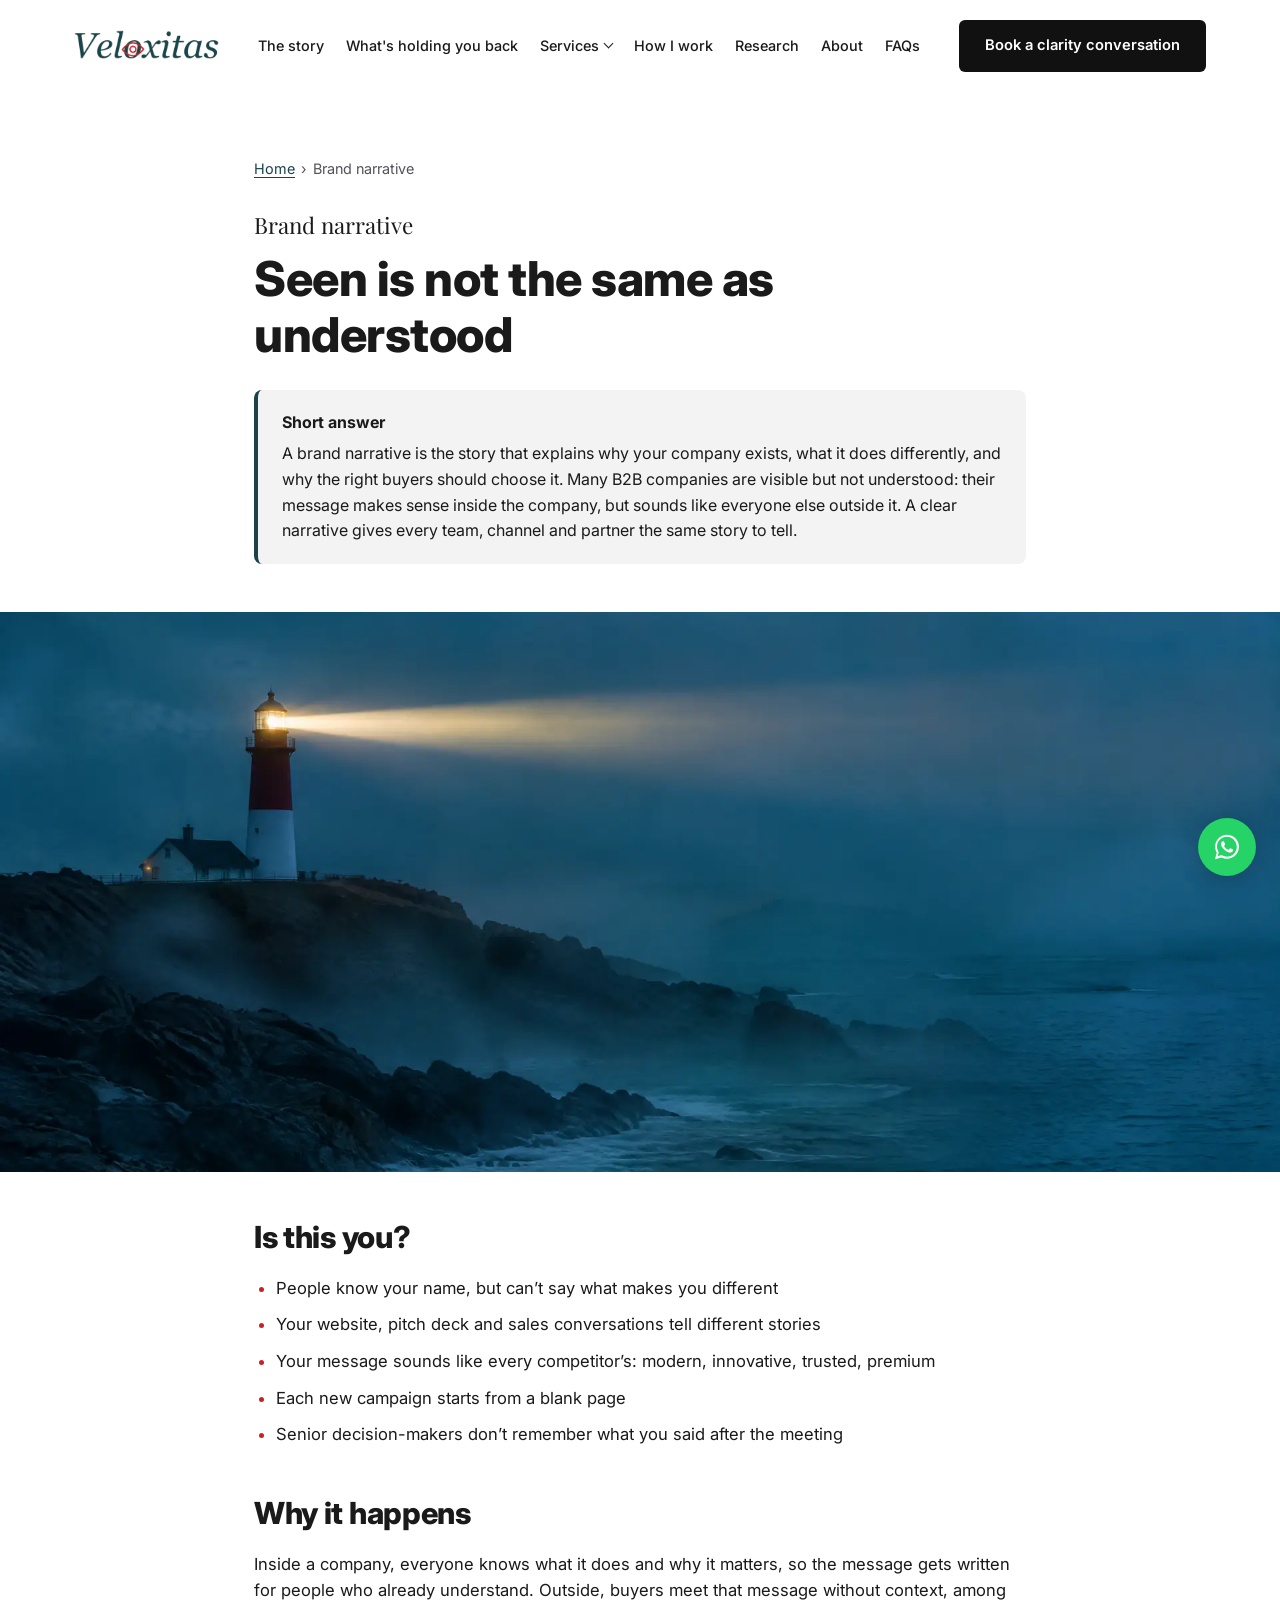
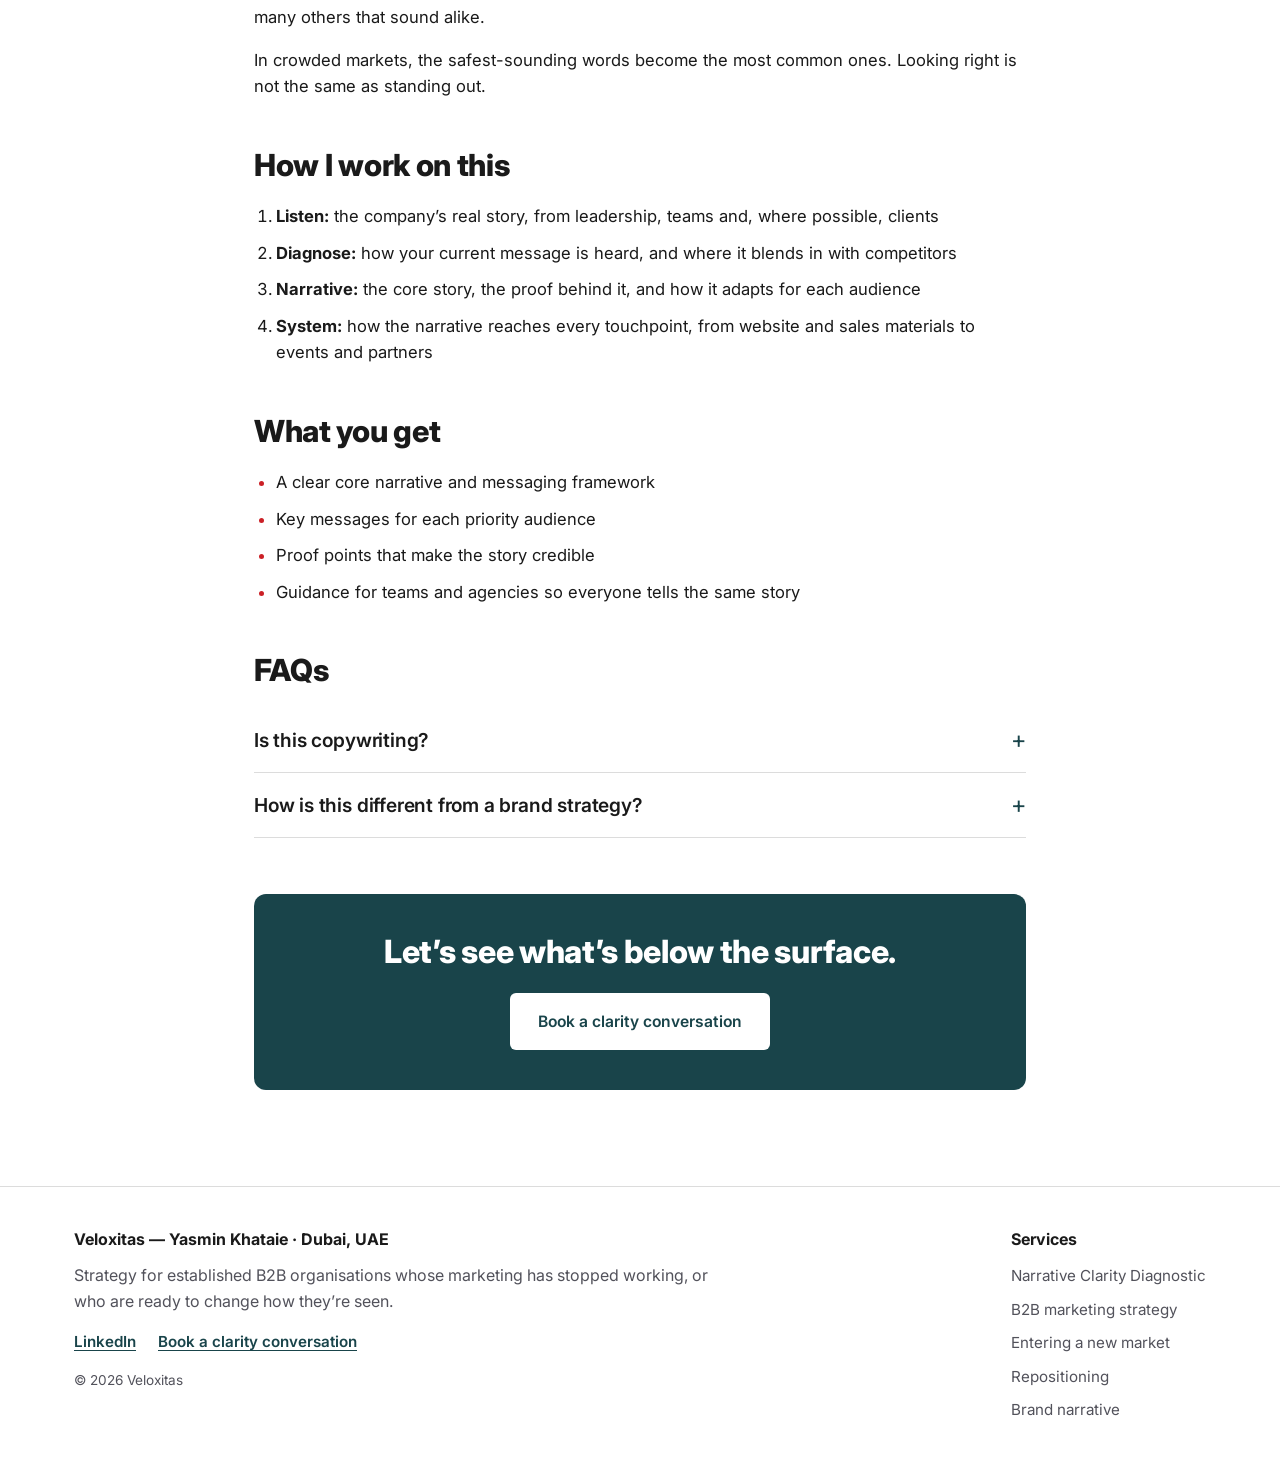
==== commit c655bb21: "Add WhatsApp chat button to every page Small round button in the bottom-right corner that opens a Wh" ====
--- a/b2b-brand-narrative/index.html
+++ b/b2b-brand-narrative/index.html
@@ -244,6 +244,10 @@
   </div>
 </footer>
 
+<a class="whatsapp-button" href="https://wa.me/971501751192?text=Hi%20Yasmin%2C%20I%20found%20you%20through%20veloxitas.com%20and%20would%20like%20to%20talk%20about%20my%20company%27s%20marketing." target="_blank" rel="noopener" aria-label="Chat with Yasmin on WhatsApp">
+  <svg viewBox="0 0 32 32" width="30" height="30" fill="currentColor" aria-hidden="true"><path d="M16.04 3C9.03 3 3.33 8.7 3.33 15.71c0 2.24.59 4.43 1.7 6.36L3.2 29l7.11-1.86a12.66 12.66 0 0 0 5.73 1.37h.01c7 0 12.7-5.7 12.7-12.71C28.75 8.7 23.05 3 16.04 3Zm0 23.36h-.01a10.55 10.55 0 0 1-5.38-1.47l-.39-.23-4.22 1.1 1.13-4.11-.25-.42a10.53 10.53 0 0 1-1.62-5.62c0-5.83 4.75-10.57 10.58-10.57 2.82 0 5.48 1.1 7.47 3.1a10.5 10.5 0 0 1 3.09 7.48c0 5.83-4.74 10.57-10.57 10.57Zm5.8-7.92c-.32-.16-1.88-.93-2.17-1.03-.29-.11-.5-.16-.71.16-.21.32-.82 1.03-1 1.24-.19.21-.37.24-.69.08-.32-.16-1.34-.49-2.55-1.57-.94-.84-1.58-1.88-1.76-2.2-.19-.32-.02-.49.14-.65.14-.14.32-.37.48-.56.16-.19.21-.32.32-.53.11-.21.05-.4-.03-.56-.08-.16-.71-1.71-.98-2.34-.26-.62-.52-.53-.71-.54h-.61c-.21 0-.56.08-.85.4-.29.32-1.11 1.09-1.11 2.65s1.14 3.08 1.3 3.29c.16.21 2.24 3.42 5.43 4.8.76.33 1.35.52 1.81.67.76.24 1.45.21 2 .13.61-.09 1.88-.77 2.14-1.51.27-.74.27-1.38.19-1.51-.08-.13-.29-.21-.61-.37Z"/></svg>
+</a>
+
 <script src="/script.js"></script>
 </body>
 </html>
--- a/styles.css
+++ b/styles.css
@@ -592,3 +592,33 @@
 @media (max-width: 600px) {
   .service-grid { grid-template-columns: 1fr; }
 }
+
+/* -------- WhatsApp button (every page) -------- */
+.whatsapp-button {
+  position: fixed;
+  right: 24px;
+  bottom: 24px;
+  z-index: 90;
+  width: 58px;
+  height: 58px;
+  display: flex;
+  align-items: center;
+  justify-content: center;
+  border-radius: 50%;
+  background: #25d366;
+  color: #fff;
+  box-shadow: 0 6px 20px rgba(17, 17, 17, 0.22);
+  transition: transform 0.15s ease, box-shadow 0.15s ease;
+}
+.whatsapp-button:hover, .whatsapp-button:focus-visible {
+  transform: translateY(-2px) scale(1.04);
+  box-shadow: 0 10px 26px rgba(17, 17, 17, 0.28);
+}
+.whatsapp-button:focus-visible { outline: 3px solid var(--teal); outline-offset: 3px; }
+
+@media (max-width: 720px) {
+  .whatsapp-button { right: 16px; bottom: 16px; width: 52px; height: 52px; }
+  .whatsapp-button svg { width: 27px; height: 27px; }
+}
+
+@media print { .whatsapp-button { display: none; } }
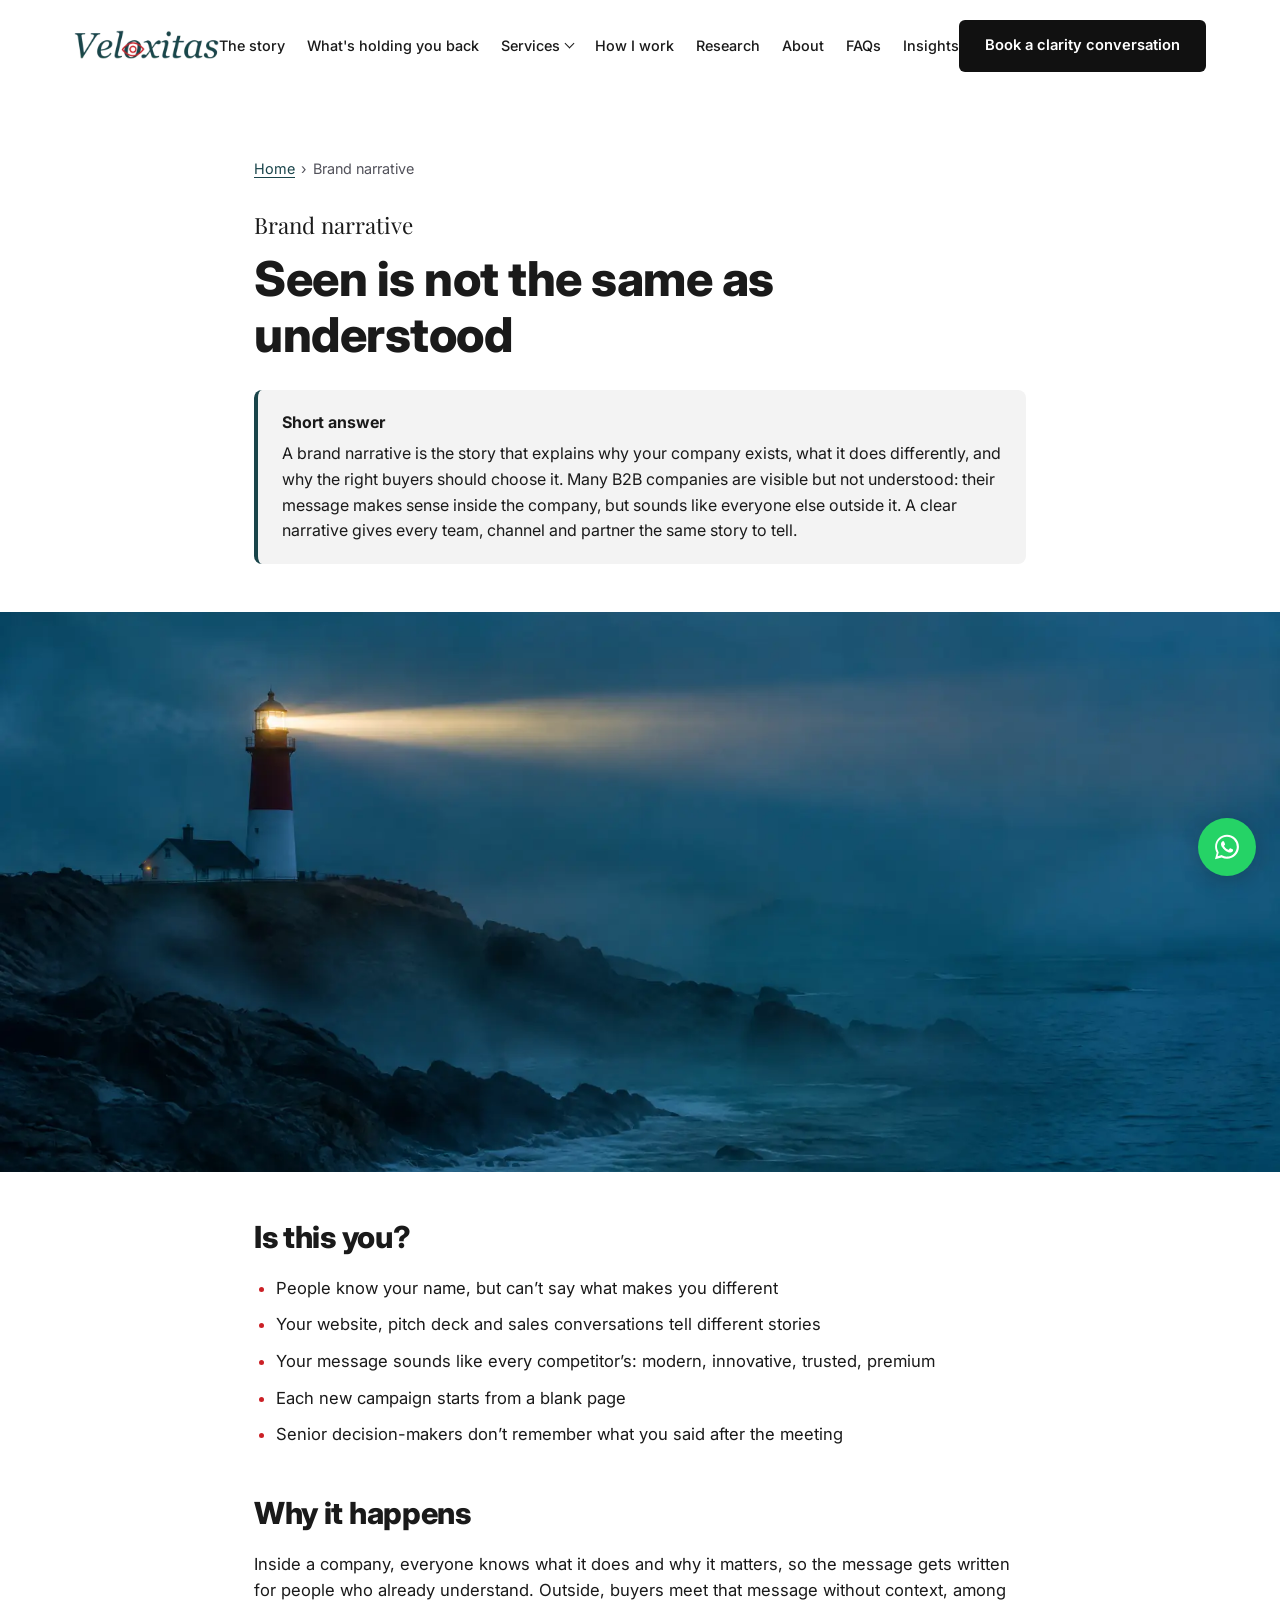
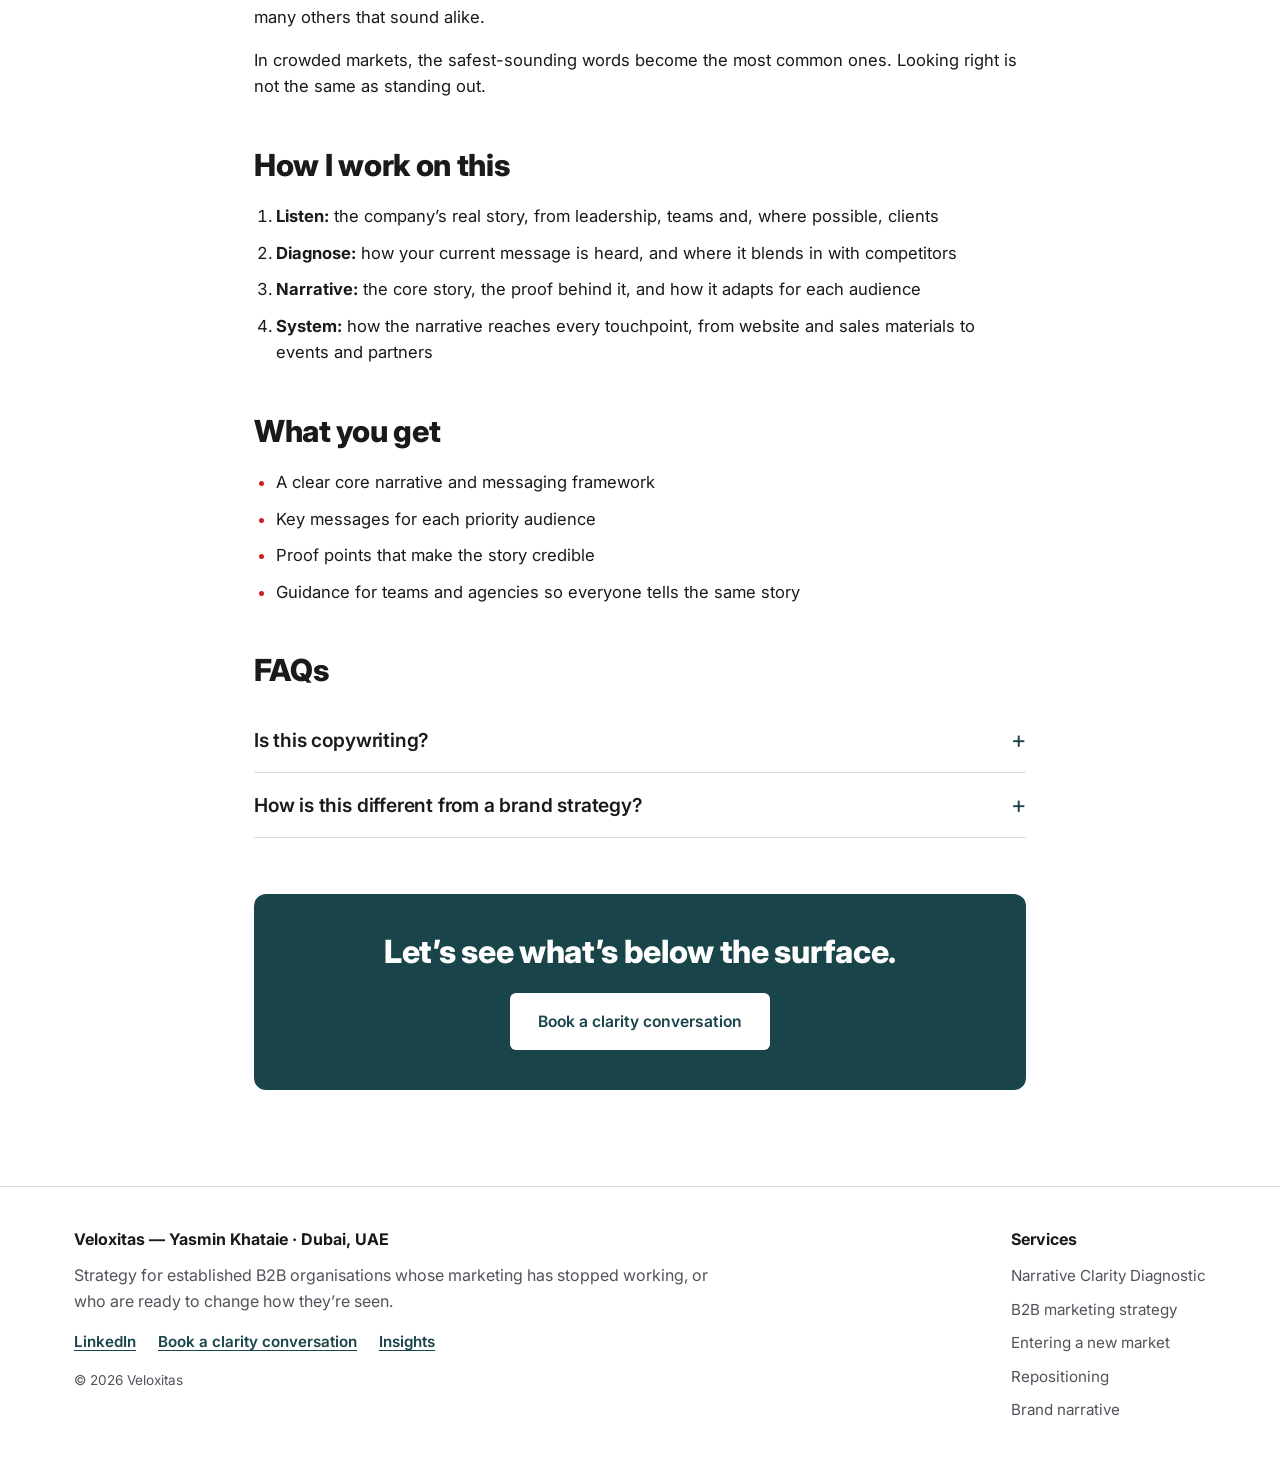
==== commit bace1acb: "Publish first Insights article: What Does a Marketing Strategist Do? Adds the article from Yasmin's " ====
--- a/b2b-brand-narrative/index.html
+++ b/b2b-brand-narrative/index.html
@@ -108,6 +108,7 @@
         <a href="/#research">Research</a>
         <a href="/#about">About</a>
         <a href="/#faqs">FAQs</a>
+        <a href="/insights/">Insights</a>
       </nav>
       <a href="https://calendly.com/yasmin-veloxitas" target="_blank" rel="noopener" class="btn btn-dark nav-cta">Book a clarity conversation</a>
       <button class="nav-toggle" aria-label="Toggle menu" aria-expanded="false" aria-controls="mobile-menu">
@@ -131,6 +132,7 @@
       <a href="/#research">Research</a>
       <a href="/#about">About</a>
       <a href="/#faqs">FAQs</a>
+      <a href="/insights/">Insights</a>
       <a href="https://calendly.com/yasmin-veloxitas" target="_blank" rel="noopener" class="btn btn-dark">Book a clarity conversation</a>
     </nav>
   </header>
@@ -228,6 +230,7 @@
       <nav class="footer-links" aria-label="Footer">
         <a href="https://www.linkedin.com/in/yasmin-khataie/" target="_blank" rel="noopener">LinkedIn</a>
         <a href="https://calendly.com/yasmin-veloxitas" target="_blank" rel="noopener">Book a clarity conversation</a>
+        <a href="/insights/">Insights</a>
       </nav>
       <p class="footer-copy">&copy; 2026 Veloxitas</p>
     </div>
--- a/styles.css
+++ b/styles.css
@@ -439,7 +439,7 @@
 /* =========================================================
    Responsive
    ========================================================= */
-@media (max-width: 1100px) {
+@media (max-width: 1200px) {
   .main-nav { display: none; }
   .footer-inner { grid-template-columns: 1fr; }
   .nav-toggle { display: flex; }
@@ -512,6 +512,11 @@
 .article-body p, .article-body li { color: var(--text); }
 .article-body ul, .article-body ol { padding-left: 22px; margin: 0 0 16px; }
 .article-body a { color: var(--teal); text-decoration: underline; text-underline-offset: 3px; }
+.article-body .table-scroll { overflow-x: auto; margin: 8px 0 24px; }
+.article-body table { width: 100%; min-width: 560px; border-collapse: collapse; font-size: 0.97rem; }
+.article-body th, .article-body td { padding: 12px 14px; border-bottom: 1px solid var(--border); text-align: left; vertical-align: top; color: var(--text); }
+.article-body thead th { background: var(--gray-bg); font-weight: 700; }
+.article-body tbody td:first-child { font-weight: 600; }
 .article-faq { margin-top: 48px; }
 .author-box { display: flex; gap: 20px; align-items: center; margin-top: 56px; padding: 24px; border: 1px solid var(--border); border-radius: 12px; }
 .author-box img { width: 88px; height: 88px; border-radius: 50%; object-fit: cover; flex-shrink: 0; }
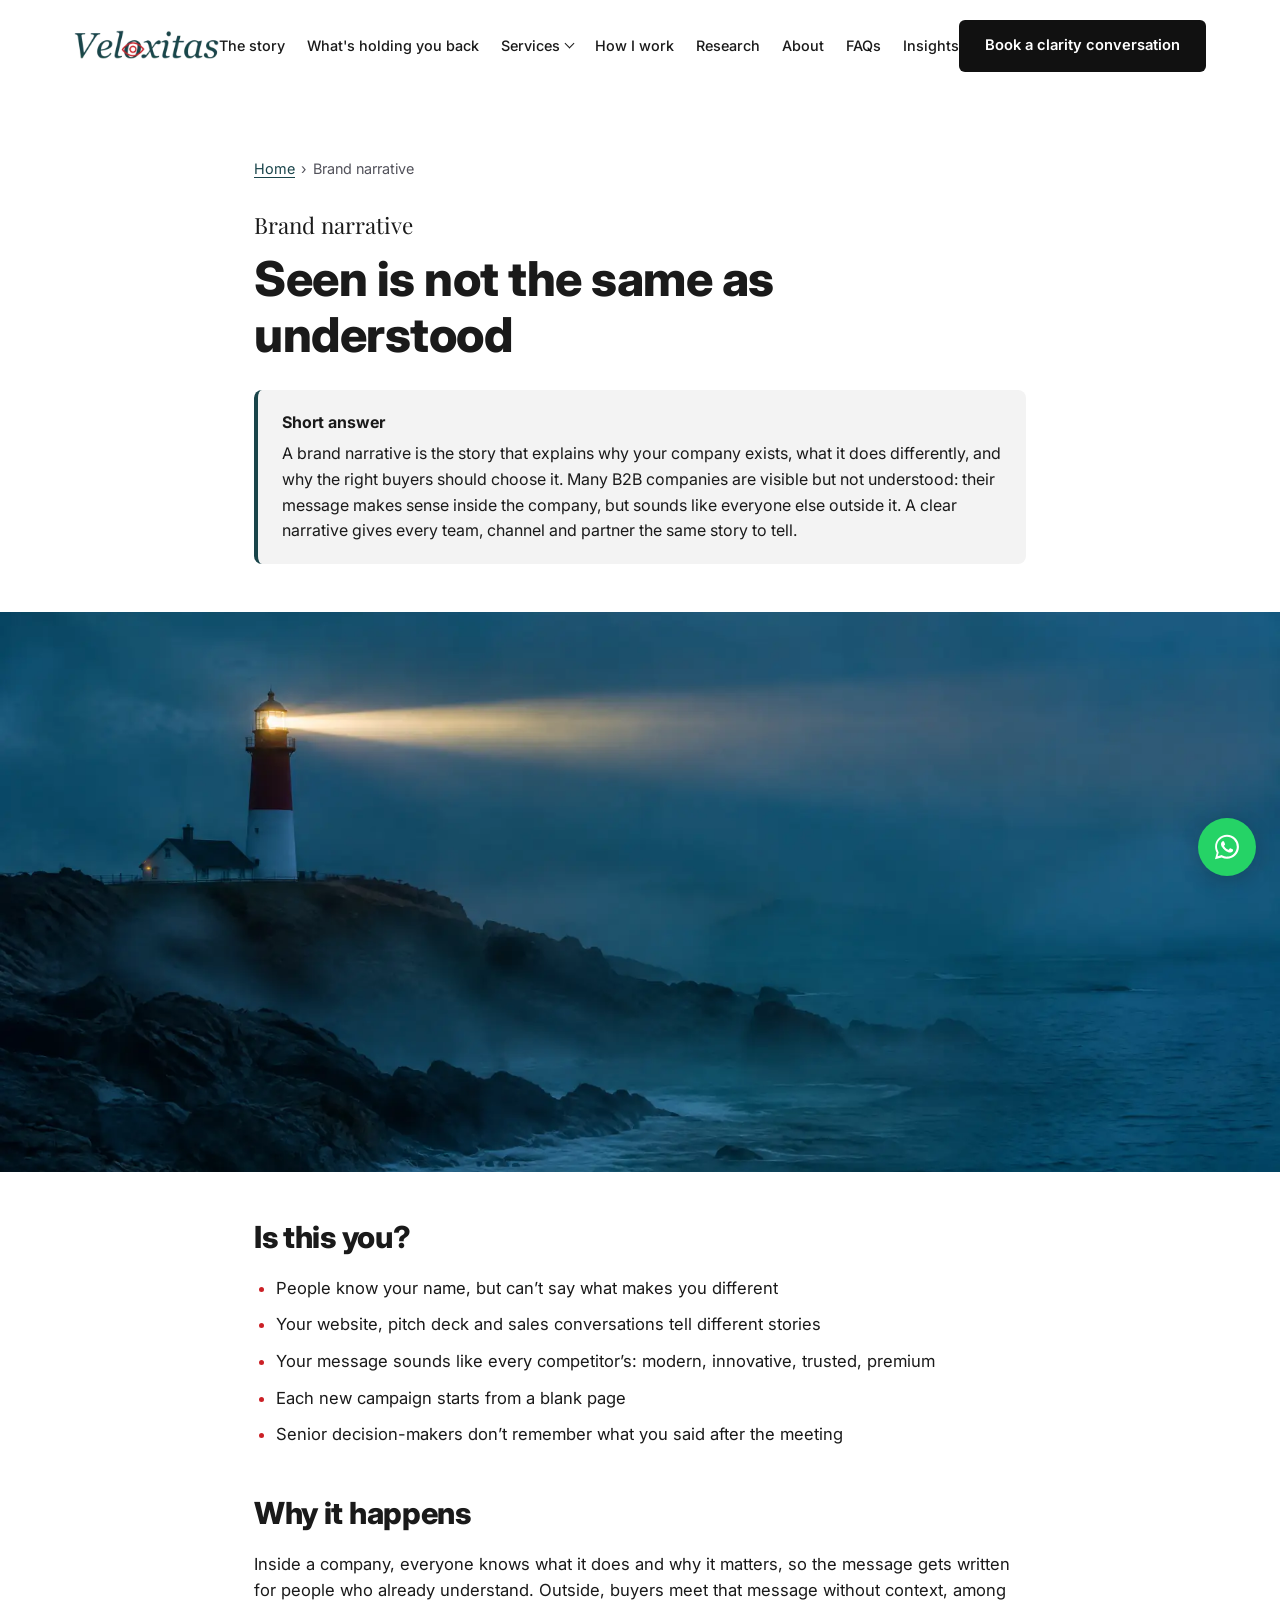
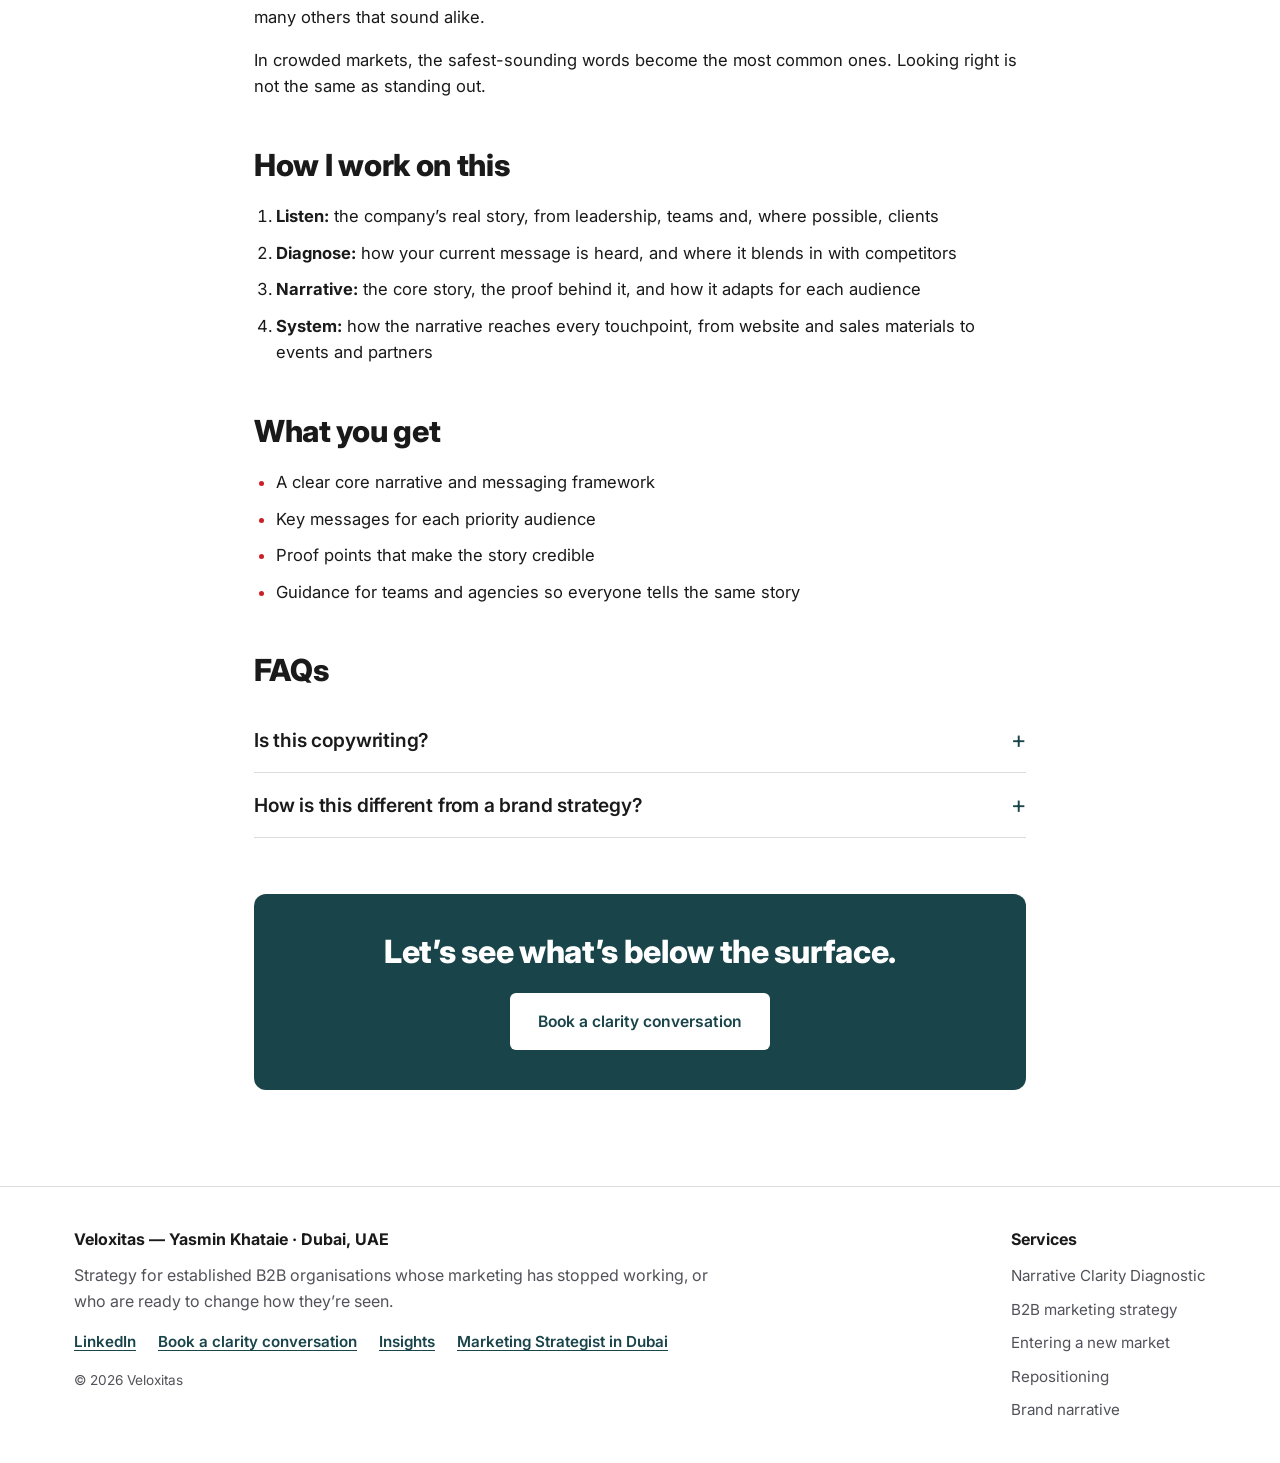
==== commit 9f9d78ee: "Add /marketing-strategist-dubai page (not yet live) New page built from content/marketing-strategist" ====
--- a/b2b-brand-narrative/index.html
+++ b/b2b-brand-narrative/index.html
@@ -13,6 +13,9 @@
 <meta property="og:type" content="website">
 <meta property="og:image" content="https://veloxitas.com/assets/hero-iceberg.jpg">
 <meta name="twitter:card" content="summary_large_image">
+<meta name="twitter:title" content="B2B Brand Narrative &amp; Messaging | Be Understood, Not Just Seen – Veloxitas">
+<meta name="twitter:description" content="For B2B companies that are visible but not understood: a clear brand narrative and messaging that decision-makers remember and trust. By Yasmin Khataie, Dubai.">
+<meta name="twitter:image" content="https://veloxitas.com/assets/hero-iceberg.jpg">
 <script type="application/ld+json">
 {
   "@context": "https://schema.org",
@@ -231,6 +234,7 @@
         <a href="https://www.linkedin.com/in/yasmin-khataie/" target="_blank" rel="noopener">LinkedIn</a>
         <a href="https://calendly.com/yasmin-veloxitas" target="_blank" rel="noopener">Book a clarity conversation</a>
         <a href="/insights/">Insights</a>
+        <a href="/marketing-strategist-dubai">Marketing Strategist in Dubai</a>
       </nav>
       <p class="footer-copy">&copy; 2026 Veloxitas</p>
     </div>
--- a/styles.css
+++ b/styles.css
@@ -513,6 +513,13 @@
 .article-body ul, .article-body ol { padding-left: 22px; margin: 0 0 16px; }
 .article-body a { color: var(--teal); text-decoration: underline; text-underline-offset: 3px; }
 .article-body .table-scroll { overflow-x: auto; margin: 8px 0 24px; }
+.article-hero-image { margin: 40px 0 8px; }
+.article-page .short-answer { margin-bottom: 40px; }
+.article-hero-image + .container .article-body { margin-top: 40px; }
+.article-body p > img:only-child { width: 100%; border-radius: 12px; margin: 12px 0 4px; }
+.article-body figure { margin: 28px 0; }
+.article-body figure img { width: 100%; border-radius: 12px; }
+.article-body figcaption { font-size: 0.88rem; color: var(--text-muted); margin-top: 8px; }
 .article-body table { width: 100%; min-width: 560px; border-collapse: collapse; font-size: 0.97rem; }
 .article-body th, .article-body td { padding: 12px 14px; border-bottom: 1px solid var(--border); text-align: left; vertical-align: top; color: var(--text); }
 .article-body thead th { background: var(--gray-bg); font-weight: 700; }
@@ -627,3 +634,68 @@
 }
 
 @media print { .whatsapp-button { display: none; } }
+
+/* -------- /marketing-strategist-dubai (generated by scripts/build.py) -------- */
+.ms-hero { padding: 56px 0 72px; }
+.ms-hero-grid { display: grid; grid-template-columns: 1.15fr 0.85fr; gap: 56px; align-items: center; }
+.ms-hero h1 { font-size: clamp(2.3rem, 5vw, 3.6rem); margin-bottom: 14px; }
+.ms-subhead {
+  font-family: var(--font-serif);
+  font-style: italic;
+  font-size: clamp(1.2rem, 2.2vw, 1.5rem);
+  line-height: 1.4;
+  color: var(--teal);
+  margin-bottom: 20px;
+}
+.ms-intro { font-size: 1.08rem; color: var(--text); margin-bottom: 28px; max-width: 620px; }
+.ms-hero-photo img { width: 100%; aspect-ratio: 4/5; object-fit: cover; border-radius: 12px; }
+
+.ms-section { padding: 80px 0; }
+.ms-cream { background: var(--cream); }
+.ms-cream p, .ms-cream li { color: var(--text); }
+.ms-narrow { max-width: 860px; }
+.ms-section p, .ms-section li { font-size: 1.04rem; }
+
+.ms-cards { display: grid; grid-template-columns: repeat(3, 1fr); gap: 24px; margin-top: 8px; }
+.ms-card { background: #fff; border-radius: 12px; padding: 28px; }
+.ms-card h3 { margin-bottom: 10px; }
+.ms-card p { margin-bottom: 0; color: var(--text-muted); }
+
+.ms-steps { list-style: none; margin: 8px 0 0; padding: 0; display: grid; grid-template-columns: repeat(4, 1fr); gap: 24px; }
+.ms-step { border-top: 3px solid var(--teal); padding-top: 18px; }
+.ms-step-number {
+  display: inline-flex;
+  align-items: center;
+  justify-content: center;
+  width: 36px;
+  height: 36px;
+  border-radius: 50%;
+  background: var(--teal);
+  color: #fff;
+  font-weight: 700;
+  margin-bottom: 14px;
+}
+.ms-step p { margin: 0; color: var(--text-muted); }
+.ms-step strong { display: block; color: var(--text); margin-bottom: 4px; }
+.ms-step a { color: var(--teal); text-decoration: underline; text-underline-offset: 3px; }
+
+.ms-work-list li { margin-bottom: 14px; }
+.ms-why { list-style: none; margin: 0; padding: 0; display: flex; flex-direction: column; gap: 14px; }
+.ms-why-item { padding-left: 18px; border-left: 3px solid var(--red); color: var(--text); }
+
+.ms-cta .btn-red { background: var(--red); color: #fff; }
+.ms-contact { margin: 24px 0 0 !important; font-size: 1rem !important; }
+.ms-contact a { color: #fff; text-decoration: underline; text-underline-offset: 3px; }
+
+@media (max-width: 900px) {
+  .ms-hero-grid { grid-template-columns: 1fr; gap: 32px; }
+  .ms-hero-photo { max-width: 420px; }
+  .ms-cards { grid-template-columns: 1fr; }
+  .ms-steps { grid-template-columns: repeat(2, 1fr); }
+}
+@media (max-width: 600px) {
+  .ms-hero { padding: 32px 0 48px; }
+  .ms-section { padding: 56px 0; }
+  .ms-steps { grid-template-columns: 1fr; }
+  .ms-card { padding: 22px; }
+}
